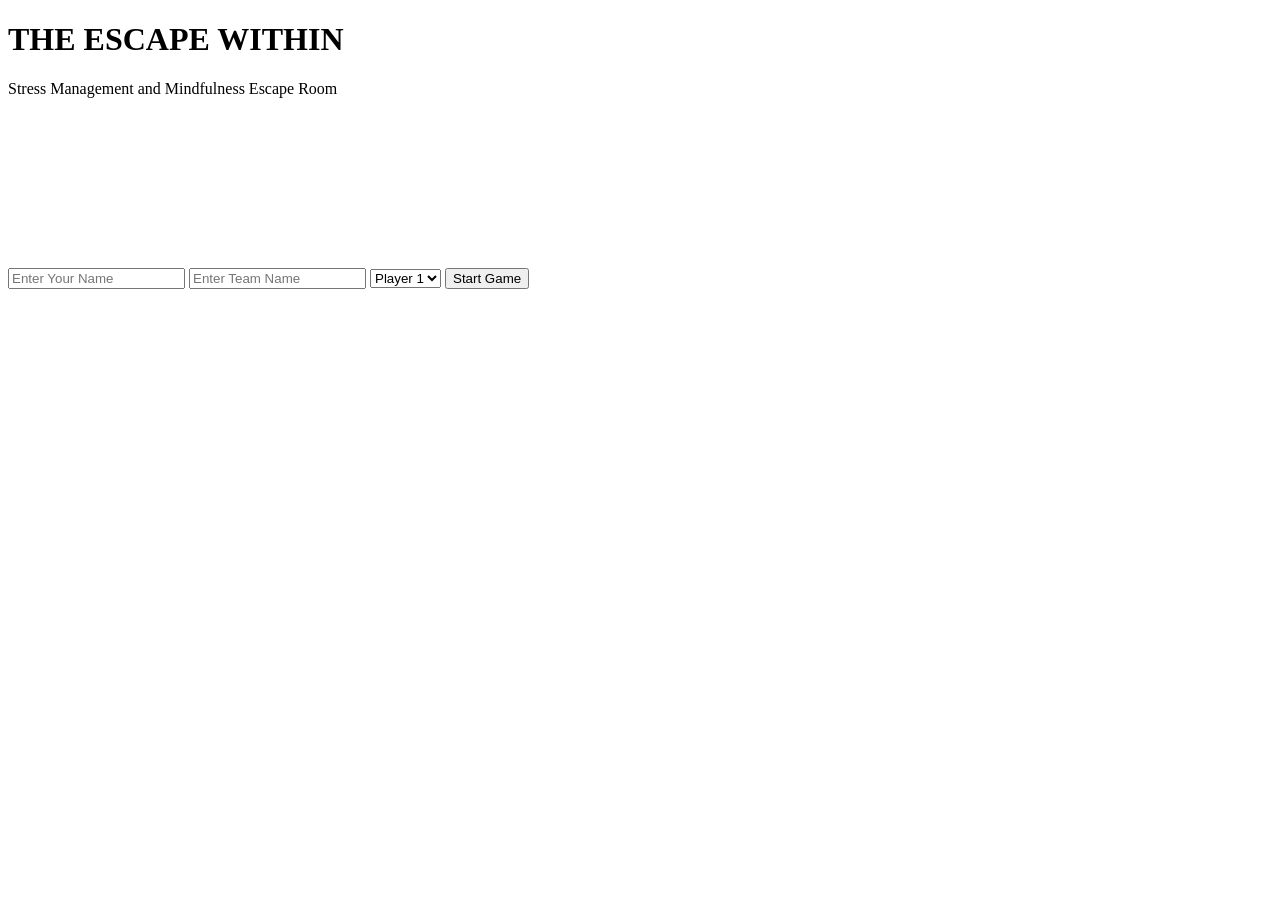
==== index.html @ 0d6bb8e1 "Rename Escape Room.html to index.html" ====
<!DOCTYPE html>
<html lang="en">

<head>
    <meta charset="UTF-8">
    <meta name="viewport" content="width=device-width, initial-scale=1.0">

    <title>The Escape Within</title>
    <link rel="stylesheet" href="a4.css">
</head>

<body>

    <h1>THE ESCAPE WITHIN</h1>
    <p>Stress Management and Mindfulness Escape Room</p>

    <canvas id="MyCanvas"></canvas>

    <div id="gameControls">

        <input id="playerName" placeholder="Enter Your Name">
        <input id="teamName" placeholder="Enter Team Name">

        <select id="playerNumber">
            <option value="0">Player 1</option>
            <option value="1">Player 2</option>
            <option value="2">Player 3</option>
            <option value="3">Player 4</option>
            <option value="4">Player 5</option>
        </select>

        <button onclick="startGame()">Start Game</button>

    </div>

    <div id="drawingControls" style="display:none">
        <p>Choose a colour and draw your emotion!</p>

        <input type="color" id="drawColor" value="#ff88cc">

        <button onclick="clearDrawing()">Clear Drawing</button>
        <button onclick="finishDrawing()">Finish Drawing</button>
    </div>

    <div id="gardenControls" style="display:none">
        <p>Write a thought you would like to release.</p>

        <input id="stressThought" placeholder="Your thought stays private">

        <button onclick="releaseThought()">Release Into the Sky</button>
    </div>

    <div id="vaultControls" style="display:none">
        <p>Work together to find the secret phrase!</p>

        <input id="vaultAnswer" placeholder="Enter the final phrase">

        <button onclick="checkVault()">Unlock Vault</button>
    </div>

    <script src="escapeRoom.js"></script>

</body>
</html>
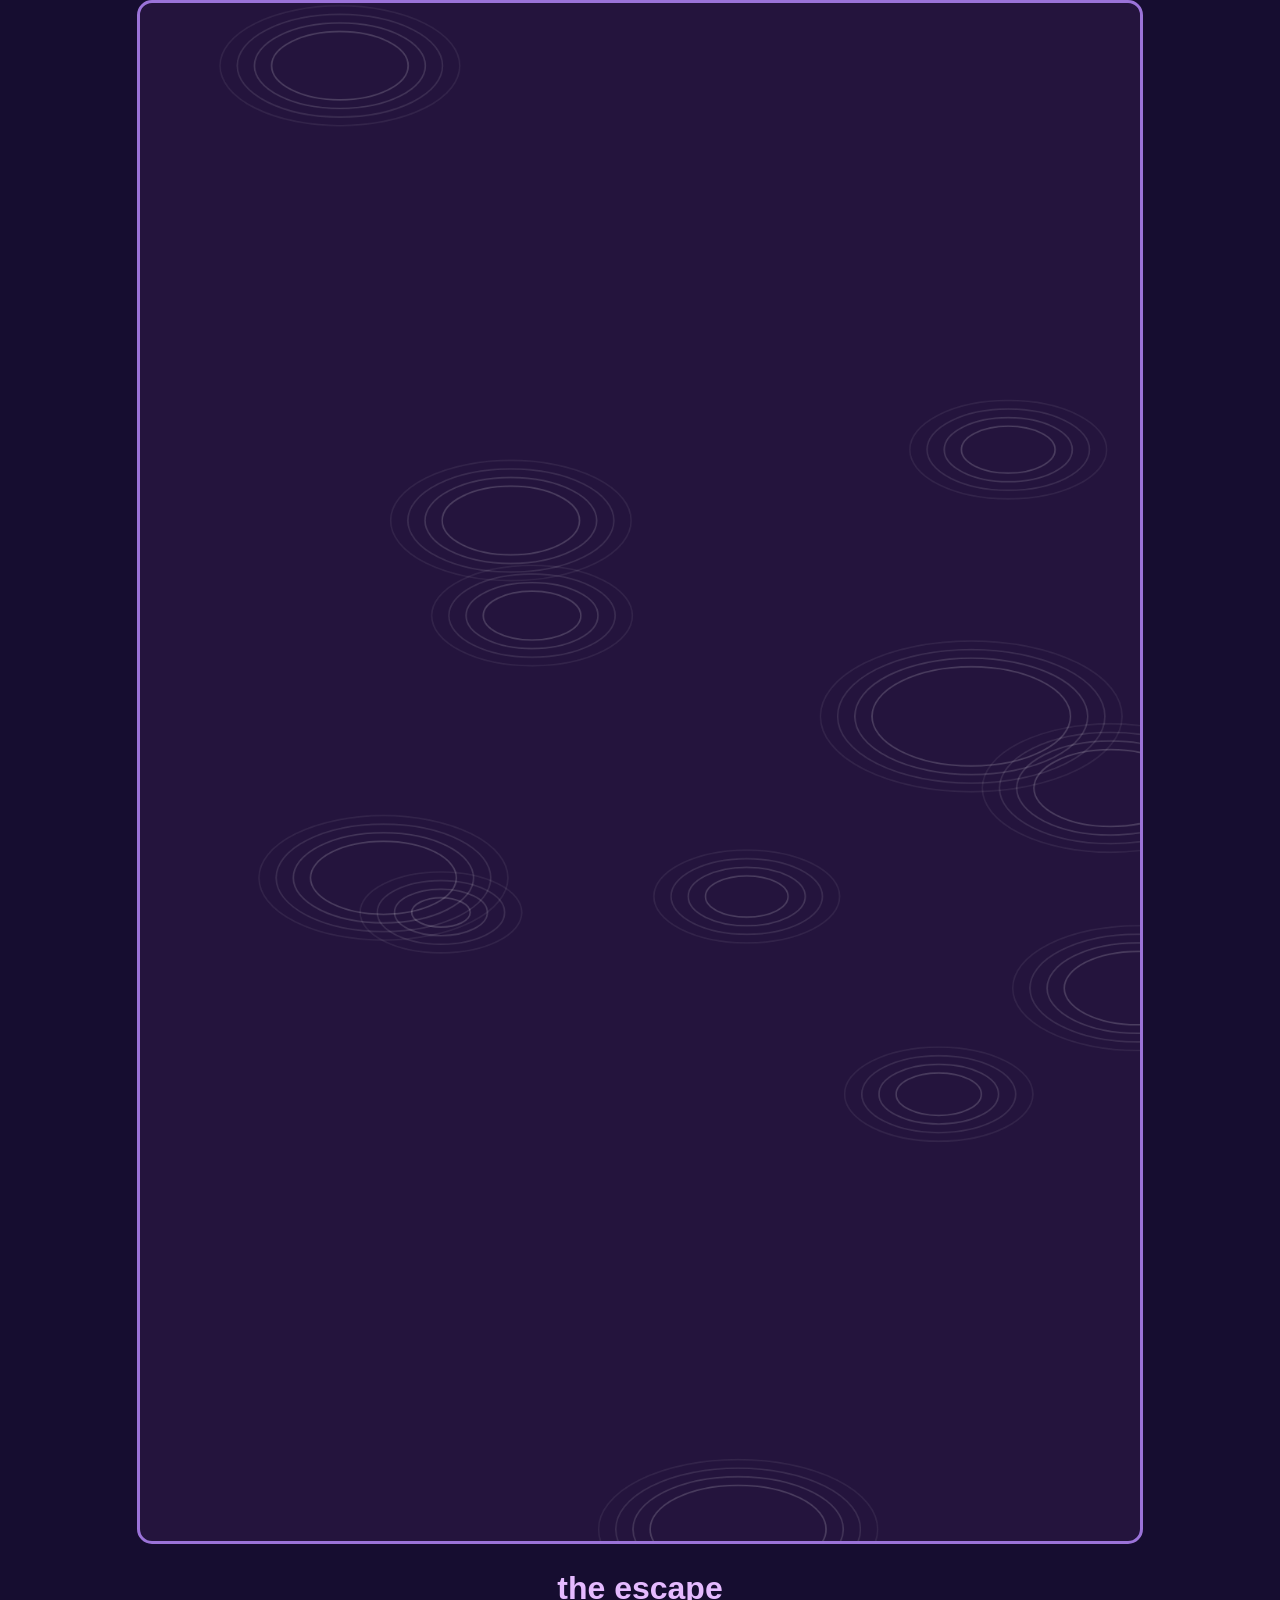
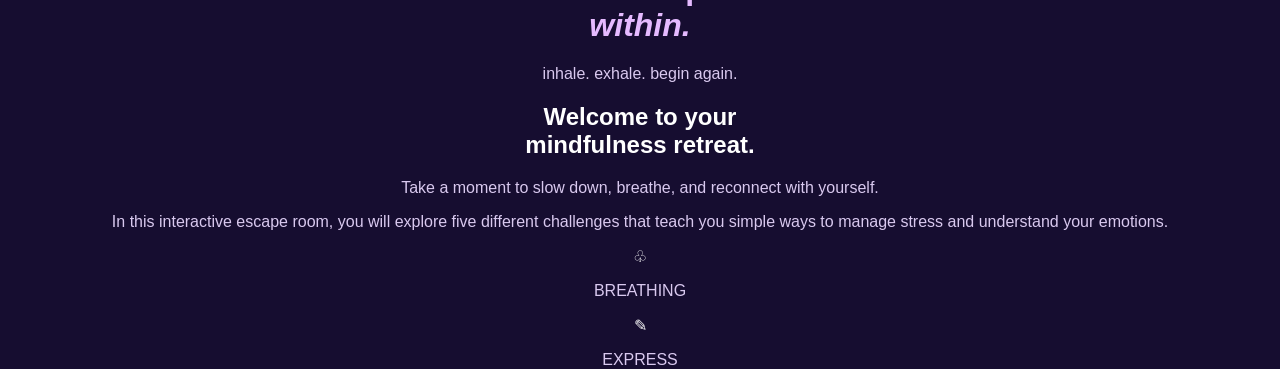
==== commit 796ed3c6: "Update index.html" ====
--- a/index.html
+++ b/index.html
@@ -7,56 +7,167 @@
     <meta name="viewport" content="width=device-width, initial-scale=1.0">
 
     <title>The Escape Within</title>
+
+    <link rel="preconnect" href="https://fonts.googleapis.com">
+    <link rel="preconnect" href="https://fonts.gstatic.com" crossorigin>
+
+    <link href="https://fonts.googleapis.com/css2?family=Cormorant+Garamond:wght@400;500;600&display=swap" rel="stylesheet">
+
     <link rel="stylesheet" href="a4.css">
 </head>
 
 <body>
 
-    <h1>THE ESCAPE WITHIN</h1>
-    <p>Stress Management and Mindfulness Escape Room</p>
+    
+<!-- =================================== -->
+<!-- WELCOME PAGE -->
+<!-- =================================== -->
 
-    <canvas id="MyCanvas"></canvas>
+<div id="welcomePage">
 
-    <div id="gameControls">
+    <canvas id="waterCanvas"></canvas>
 
-        <input id="playerName" placeholder="Enter Your Name">
-        <input id="teamName" placeholder="Enter Team Name">
+    <div id="welcomeContent">
 
-        <select id="playerNumber">
-            <option value="0">Player 1</option>
-            <option value="1">Player 2</option>
-            <option value="2">Player 3</option>
-            <option value="3">Player 4</option>
-            <option value="4">Player 5</option>
-        </select>
+        <!-- MAIN TITLE -->
+        <h1>
+            the escape
+            <br>
+            <em>within.</em>
+        </h1>
 
-        <button onclick="startGame()">Start Game</button>
+        <!-- QUOTE -->
+        <p class="welcomeQuote">
+            inhale. exhale. begin again.
+        </p>
+
+        <!-- WELCOME BOX -->
+        <div class="welcomeBox">
+
+            <h2>
+                Welcome to your
+                <br>
+                mindfulness retreat.
+            </h2>
+
+            <p class="introText">
+                Take a moment to slow down, breathe,
+                and reconnect with yourself.
+            </p>
+
+            <p>
+                In this interactive escape room, you will explore
+                five different challenges that teach you simple
+                ways to manage stress and understand your emotions.
+            </p>
+
+            <!-- FIVE ACTIVITIES -->
+            <div class="activityList">
+
+                <div class="activity">
+                    <div class="activityIcon">♧</div>
+                    <p>BREATHING</p>
+                </div>
+
+                <div class="activity">
+                    <div class="activityIcon">✎</div>
+                    <p>EXPRESS<br>EMOTIONS</p>
+                </div>
+
+                <div class="activity">
+                    <div class="activityIcon">✧</div>
+                    <p>CHALLENGE<br>THOUGHTS</p>
+                </div>
+
+                <div class="activity">
+                    <div class="activityIcon">❀</div>
+                    <p>RELEASE<br>STRESS</p>
+                </div>
+
+                <div class="activity">
+                    <div class="activityIcon">♡</div>
+                    <p>WORK<br>TOGETHER</p>
+                </div>
+
+            </div>
+
+            <p>
+                Each completed challenge brings you closer
+                to unlocking the final room.
+            </p>
+
+            <p>
+                At the end, you will work together with your
+                team to solve the final puzzle.
+            </p>
+
+            <p class="reminder">
+                There is no need to rush. This experience
+                is about learning, not being perfect.
+            </p>
+
+            <button onclick="enterGame()">
+                BEGIN YOUR JOURNEY →
+            </button>
+
+        </div>
 
     </div>
 
-    <div id="drawingControls" style="display:none">
-        <p>Choose a colour and draw your emotion!</p>
+</div>
 
-        <input type="color" id="drawColor" value="#ff88cc">
 
-        <button onclick="clearDrawing()">Clear Drawing</button>
-        <button onclick="finishDrawing()">Finish Drawing</button>
-    </div>
 
-    <div id="gardenControls" style="display:none">
-        <p>Write a thought you would like to release.</p>
+    <!-- ORIGINAL GAME -->
+    <div id="gamePage" style="display:none">
 
-        <input id="stressThought" placeholder="Your thought stays private">
+        <h1 class="gameTitle">The Escape Within</h1>
 
-        <button onclick="releaseThought()">Release Into the Sky</button>
-    </div>
+        <canvas id="MyCanvas"></canvas>
 
-    <div id="vaultControls" style="display:none">
-        <p>Work together to find the secret phrase!</p>
+        <div id="gameControls">
 
-        <input id="vaultAnswer" placeholder="Enter the final phrase">
+            <input id="playerName" placeholder="Enter Your Name">
 
-        <button onclick="checkVault()">Unlock Vault</button>
+            <input id="teamName" placeholder="Enter Team Name">
+
+            <select id="playerNumber">
+                <option value="0">Player 1</option>
+                <option value="1">Player 2</option>
+                <option value="2">Player 3</option>
+                <option value="3">Player 4</option>
+                <option value="4">Player 5</option>
+            </select>
+
+            <button onclick="startGame()">Start Game</button>
+
+        </div>
+
+        <div id="drawingControls" style="display:none">
+            <p>Choose a colour and draw your emotion!</p>
+
+            <input type="color" id="drawColor" value="#ff88cc">
+
+            <button onclick="clearDrawing()">Clear Drawing</button>
+            <button onclick="finishDrawing()">Finish Drawing</button>
+        </div>
+
+        <div id="gardenControls" style="display:none">
+            <p>Write a thought you would like to release.</p>
+
+            <input id="stressThought" placeholder="Your thought stays private">
+
+            <button onclick="releaseThought()">Release Into the Sky</button>
+        </div>
+
+        <div id="vaultControls" style="display:none">
+            <p>Work together to find the secret phrase!</p>
+
+            <input id="vaultAnswer" placeholder="Enter the final phrase">
+
+            <button onclick="checkVault()">Unlock Vault</button>
+        </div>
+
     </div>
 
     <script src="escapeRoom.js"></script>
--- a/a4.css
+++ b/a4.css
@@ -0,0 +1,58 @@
+
+body {
+    margin: auto;
+    width: 95%;
+    text-align: center;
+    background: #160d30;
+    color: white;
+    font-family: Arial;
+}
+
+h1 {
+    color: #e5baff;
+    text-align: center;
+}
+
+p {
+    color: #d9c9ef;
+}
+
+canvas {
+    width: 100%;
+    max-width: 1000px;
+    height: auto;
+    border: 3px solid #9b73d9;
+    border-radius: 15px;
+    background: #24143d;
+    cursor: pointer;
+}
+
+button {
+    background: #a77ce5;
+    color: white;
+    border: none;
+    border-radius: 10px;
+    padding: 12px 20px;
+    margin: 8px;
+    cursor: pointer;
+    font-size: 16px;
+}
+
+button:hover {
+    background: #8052c5;
+}
+
+input, select {
+    padding: 12px;
+    margin: 8px;
+    border-radius: 8px;
+    border: 2px solid #a77ce5;
+    font-size: 15px;
+}
+
+#gameControls,
+#drawingControls,
+#gardenControls,
+#vaultControls {
+    padding: 15px;
+}
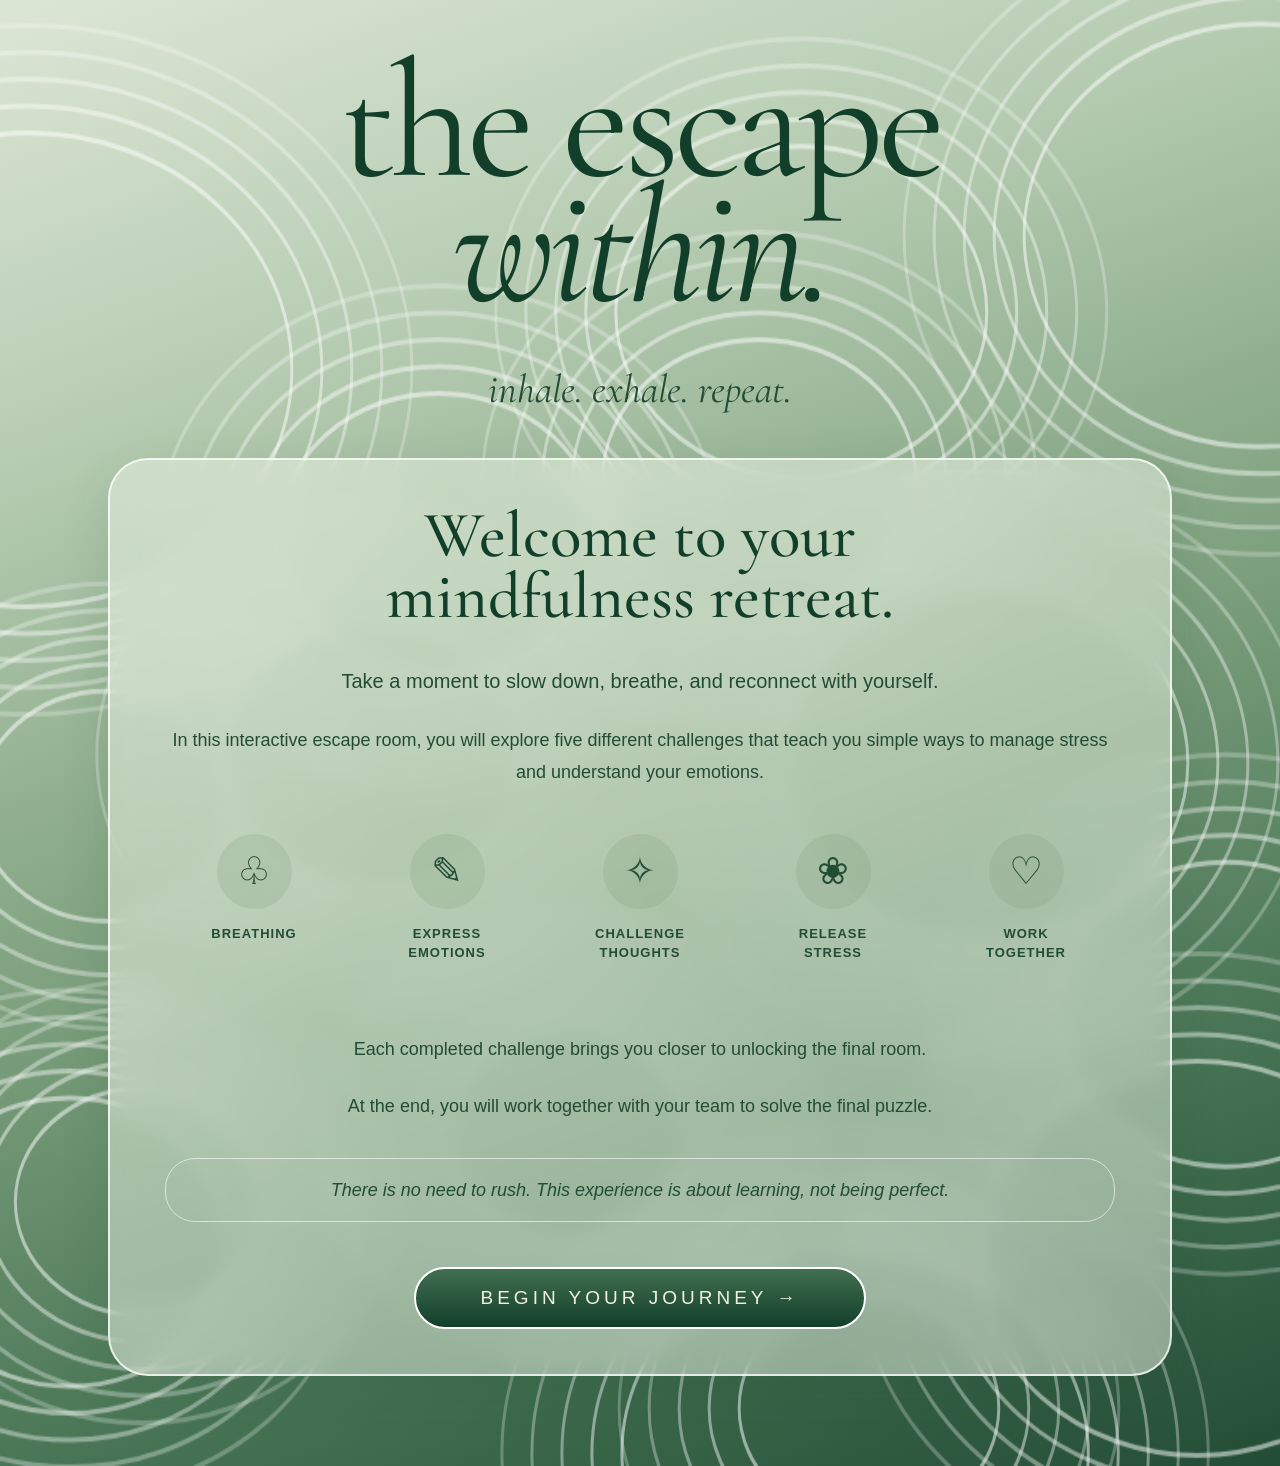
==== commit 9074e781: "Update index.html" ====
--- a/index.html
+++ b/index.html
@@ -38,7 +38,7 @@
 
         <!-- QUOTE -->
         <p class="welcomeQuote">
-            inhale. exhale. begin again.
+            inhale. exhale. repeat.
         </p>
 
         <!-- WELCOME BOX -->
@@ -106,7 +106,7 @@
                 is about learning, not being perfect.
             </p>
 
-            <button onclick="enterGame()">
+            <button onclick="startGame()">
                 BEGIN YOUR JOURNEY →
             </button>
 
@@ -174,3 +174,9 @@
 
 </body>
 </html>
+
+
+    <script src="escapeRoom.js"></script>
+
+</body>
+</html>
--- a/a4.css
+++ b/a4.css
@@ -1,58 +1,433 @@
+
+/* ===================================
+   GENERAL PAGE
+   =================================== */
 
 body {
+    margin: 0;
+    text-align: center;
+    font-family: Arial;
+    background: #234c35;
+}
+
+
+
+/* ===================================
+   WELCOME PAGE
+   =================================== */
+
+#welcomePage {
+    position: relative;
+    min-height: 100vh;
+    overflow: hidden;
+
+    background: linear-gradient(
+        160deg,
+        #dce6d5 0%,
+        #b5cbb1 25%,
+        #789c79 55%,
+        #416f50 80%,
+        #234c35 100%
+    );
+}
+
+
+/* ===================================
+   WATER RIPPLE BACKGROUND
+   =================================== */
+
+#waterCanvas {
+    position: absolute;
+    top: 0;
+    left: 0;
+
+    width: 100%;
+    height: 100%;
+
+    pointer-events: none;
+
+    /* Make the water ripples more visible */
+    opacity: 0.95;
+
+    z-index: 1;
+}
+
+/* Keep the text above the water */
+#welcomeContent {
+    position: relative;
+    z-index: 2;
+}
+
+
+
+/* ===================================
+   WELCOME CONTENT
+   =================================== */
+
+#welcomeContent {
+    position: relative;
+    z-index: 2;
+
+    max-width: 1100px;
     margin: auto;
-    width: 95%;
+
+    padding: 40px 25px 90px;
+    color: #234c35;
+}
+
+
+/* ===================================
+   MAIN TITLE
+   =================================== */
+
+#welcomeContent h1 {
+    font-family: "Cormorant Garamond", Georgia, serif;
+
+    font-size: clamp(85px, 13vw, 170px);
+    font-weight: 400;
+
+    line-height: 0.75;
+    letter-spacing: -6px;
+
+    margin: 20px 0 40px;
+    color: #123f29;
+}
+
+#welcomeContent h1 em {
+    font-weight: 400;
+}
+
+
+/* ===================================
+   QUOTE
+   =================================== */
+
+.welcomeQuote {
+    font-family: "Cormorant Garamond", Georgia, serif;
+
+    font-size: 40px;
+    font-style: italic;
+
+    margin: 55px 0 45px;
+    color: #234c35;
+}
+
+
+/* ===================================
+   WELCOME BOX
+   =================================== */
+
+.welcomeBox {
+    max-width: 950px;
+    margin: auto;
+
+    padding: 45px 55px;
+
+    background: rgba(234, 242, 226, 0.5);
+
+    border: 2px solid rgba(255, 255, 255, 0.75);
+    border-radius: 40px;
+
+    backdrop-filter: blur(12px);
+
+    box-shadow: 0 15px 50px rgba(25, 65, 40, 0.12);
+}
+
+
+/* ===================================
+   WELCOME HEADING
+   =================================== */
+
+.welcomeBox h2 {
+    font-family: "Cormorant Garamond", Georgia, serif;
+
+    font-size: 65px;
+    font-weight: 500;
+    line-height: 0.95;
+
+    margin: 0 0 35px;
+    color: #123f29;
+}
+
+
+/* ===================================
+   DESCRIPTION
+   =================================== */
+
+.welcomeBox p {
+    font-family: Arial, sans-serif;
+    font-size: 18px;
+    line-height: 1.8;
+
+    color: #234c35;
+    margin: 25px 0;
+}
+
+.welcomeBox .introText {
+    font-size: 20px;
+}
+
+
+/* ===================================
+   ACTIVITY LIST
+   =================================== */
+
+.activityList {
+    display: flex;
+    justify-content: space-between;
+    align-items: flex-start;
+
+    gap: 15px;
+    margin: 45px 0;
+}
+
+.activity {
+    flex: 1;
     text-align: center;
-    background: #160d30;
-    color: white;
-    font-family: Arial;
-}
-
-h1 {
-    color: #e5baff;
-    text-align: center;
-}
-
-p {
-    color: #d9c9ef;
-}
-
-canvas {
+}
+
+.activityIcon {
+    width: 75px;
+    height: 75px;
+
+    margin: auto;
+
+    display: flex;
+    align-items: center;
+    justify-content: center;
+
+    background: rgba(120, 156, 121, 0.2);
+    border-radius: 50%;
+
+    font-size: 38px;
+    color: #234c35;
+}
+
+.activity p {
+    font-size: 13px;
+    font-weight: bold;
+    letter-spacing: 1px;
+    line-height: 1.5;
+
+    margin-top: 15px;
+}
+
+
+/* ===================================
+   REMINDER
+   =================================== */
+
+.welcomeBox .reminder {
+    font-style: italic;
+
+    padding: 15px;
+    margin-top: 35px;
+
+    border: 1px solid rgba(255, 255, 255, 0.6);
+    border-radius: 30px;
+}
+
+
+/* ===================================
+   BEGIN BUTTON
+   =================================== */
+
+.welcomeBox button {
+    background: linear-gradient(
+        180deg,
+        #416f50,
+        #123f29
+    );
+
+    color: #f2f0df;
+
+    border: 2px solid white;
+    border-radius: 50px;
+
+    padding: 18px 65px;
+    margin-top: 20px;
+
+    font-family: Arial, sans-serif;
+    font-size: 19px;
+    letter-spacing: 4px;
+
+    cursor: pointer;
+
+    transition: 0.3s;
+}
+
+.welcomeBox button:hover {
+    background: #234c35;
+    transform: translateY(-3px);
+}
+
+
+/* ===================================
+   MOBILE SCREEN
+   =================================== */
+
+@media (max-width: 700px) {
+
+    #welcomeContent h1 {
+        font-size: 75px;
+        letter-spacing: -3px;
+    }
+
+    .welcomeQuote {
+        font-size: 27px;
+    }
+
+    .welcomeBox {
+        padding: 35px 20px;
+        border-radius: 25px;
+    }
+
+    .welcomeBox h2 {
+        font-size: 43px;
+    }
+
+    .welcomeBox p {
+        font-size: 15px;
+    }
+
+    .activityList {
+        flex-wrap: wrap;
+        justify-content: center;
+    }
+
+    .activity {
+        flex: 0 0 28%;
+    }
+
+    .activityIcon {
+        width: 55px;
+        height: 55px;
+        font-size: 28px;
+    }
+
+    .welcomeBox button {
+        padding: 15px 25px;
+        font-size: 14px;
+        letter-spacing: 2px;
+    }
+}
+
+
+/* ===================================
+   GAME PAGE
+   =================================== */
+
+#gamePage {
+    min-height: 100vh;
+    padding: 35px 15px;
+    box-sizing: border-box;
+
+    color: #234c35;
+
+    background: linear-gradient(
+        160deg,
+        #dce6d5 0%,
+        #b5cbb1 25%,
+        #789c79 55%,
+        #416f50 80%,
+        #234c35 100%
+    );
+}
+
+.gameTitle {
+    font-family: "Cormorant Garamond", Georgia, serif;
+    font-size: 65px;
+    font-weight: 400;
+    color: #234c35;
+    margin: 10px 0 25px;
+}
+
+#MyCanvas {
     width: 100%;
     max-width: 1000px;
     height: auto;
-    border: 3px solid #9b73d9;
-    border-radius: 15px;
-    background: #24143d;
+
+    border: 1px solid rgba(255, 255, 255, 0.5);
+    border-radius: 20px;
+
+    background: #b5cbb1;
+
+    box-shadow: 0 15px 50px rgba(20, 55, 35, 0.2);
+}
+
+#gamePage button {
+    background: #234c35;
+    color: #f2f0df;
+
+    border: 1px solid #416f50;
+    border-radius: 40px;
+
+    padding: 13px 28px;
+    margin: 8px;
+
+    font-family: "Cormorant Garamond", Georgia, serif;
+    font-size: 25px;
+
     cursor: pointer;
 }
 
-button {
-    background: #a77ce5;
-    color: white;
-    border: none;
+#gamePage button:hover {
+    background: #416f50;
+}
+
+#gamePage input,
+#gamePage select {
+    padding: 12px 15px;
+    margin: 8px;
+
+    border: 1px solid #789c79;
     border-radius: 10px;
-    padding: 12px 20px;
-    margin: 8px;
-    cursor: pointer;
+
+    background: #f2f0df;
+    color: #234c35;
+
+    font-family: Georgia, serif;
     font-size: 16px;
 }
 
-button:hover {
-    background: #8052c5;
-}
-
-input, select {
-    padding: 12px;
-    margin: 8px;
-    border-radius: 8px;
-    border: 2px solid #a77ce5;
-    font-size: 15px;
+#gamePage p {
+    font-family: "Cormorant Garamond", Georgia, serif;
+    font-size: 26px;
+    color: #234c35;
 }
 
 #gameControls,
 #drawingControls,
 #gardenControls,
 #vaultControls {
-    padding: 15px;
-}
+    padding: 20px;
+}
+
+
+/* ===================================
+   SMALLER SCREENS
+   =================================== */
+
+@media (max-width: 600px) {
+
+    #welcomeContent {
+        padding-top: 80px;
+    }
+
+    #welcomeContent h1 {
+        letter-spacing: -2px;
+    }
+
+    .welcomeQuote {
+        font-size: 27px;
+        margin-bottom: 50px;
+    }
+
+    .welcomeDescription {
+        padding: 25px 20px;
+    }
+
+    .welcomeDescription h2 {
+        font-size: 32px;
+    }
+}
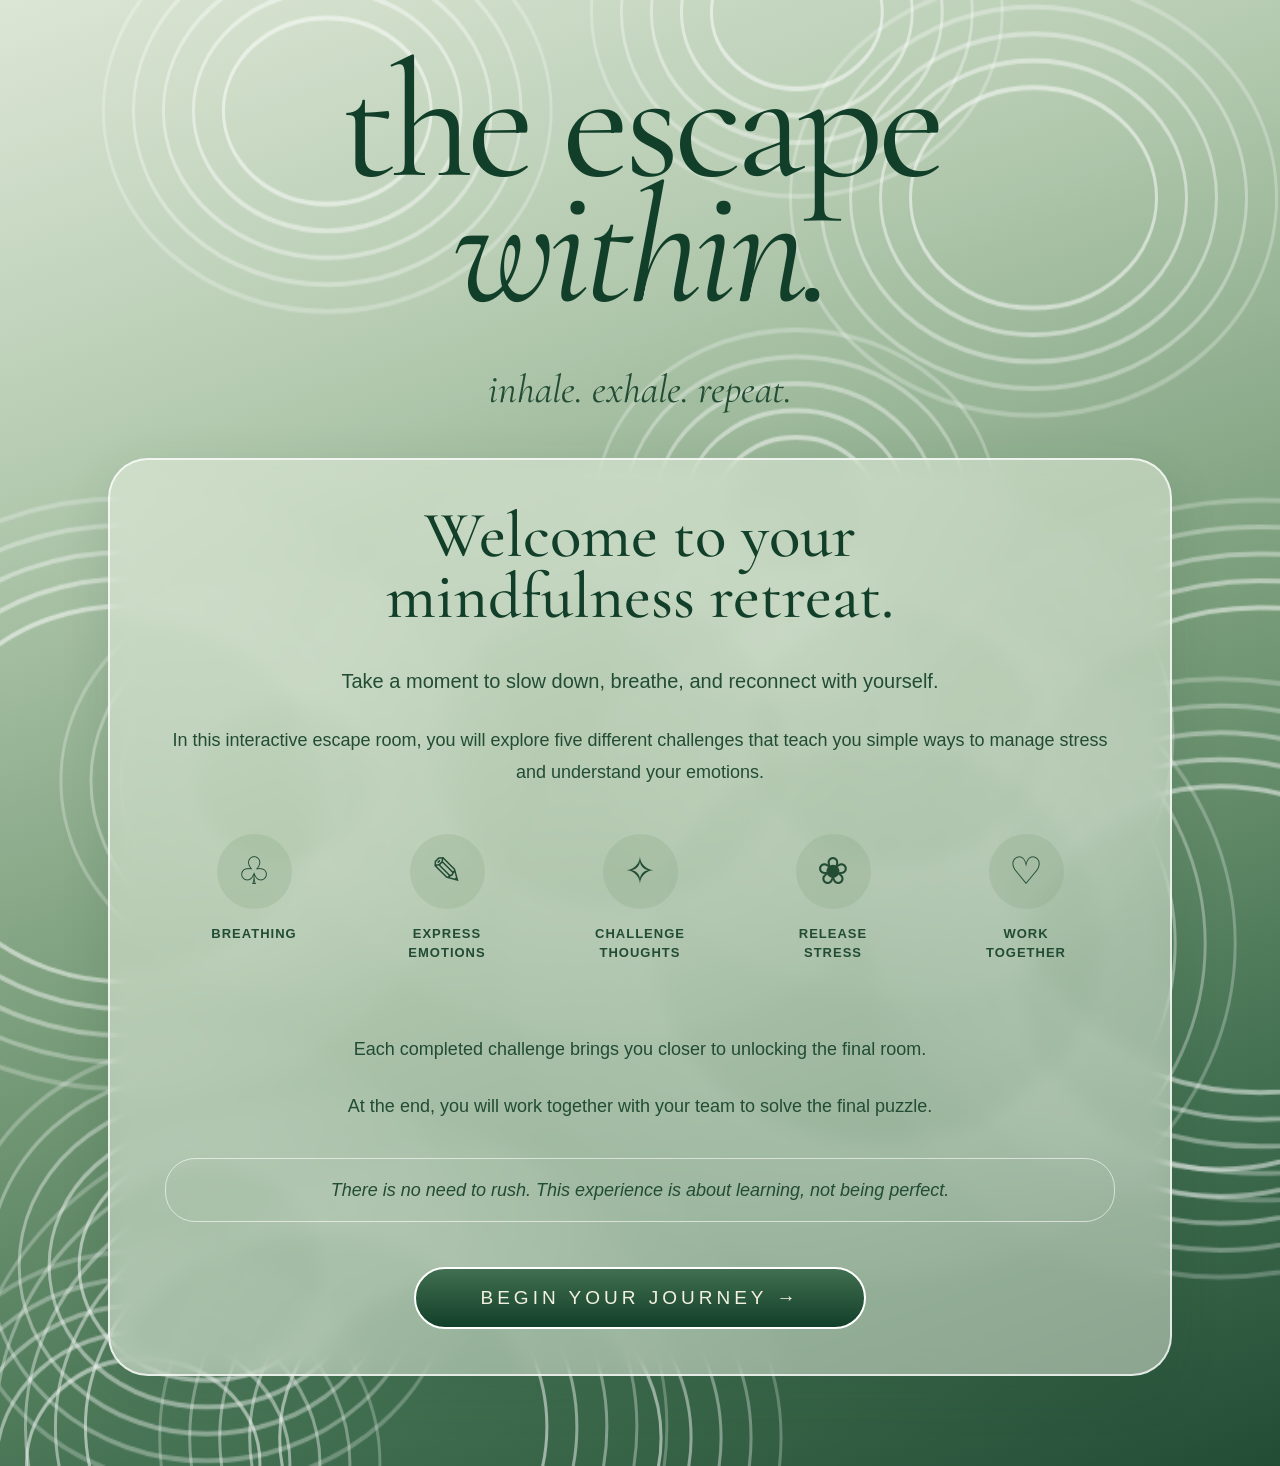
==== commit 938471c1: "Add files via upload" ====
--- a/index.html
+++ b/index.html
@@ -1,182 +1,221 @@
-
-<!DOCTYPE html>
-<html lang="en">
-
-<head>
-    <meta charset="UTF-8">
-    <meta name="viewport" content="width=device-width, initial-scale=1.0">
-
-    <title>The Escape Within</title>
-
-    <link rel="preconnect" href="https://fonts.googleapis.com">
-    <link rel="preconnect" href="https://fonts.gstatic.com" crossorigin>
-
-    <link href="https://fonts.googleapis.com/css2?family=Cormorant+Garamond:wght@400;500;600&display=swap" rel="stylesheet">
-
-    <link rel="stylesheet" href="a4.css">
-</head>
-
-<body>
-
-    
-<!-- =================================== -->
-<!-- WELCOME PAGE -->
-<!-- =================================== -->
-
-<div id="welcomePage">
-
-    <canvas id="waterCanvas"></canvas>
-
-    <div id="welcomeContent">
-
-        <!-- MAIN TITLE -->
-        <h1>
-            the escape
-            <br>
-            <em>within.</em>
-        </h1>
-
-        <!-- QUOTE -->
-        <p class="welcomeQuote">
-            inhale. exhale. repeat.
-        </p>
-
-        <!-- WELCOME BOX -->
-        <div class="welcomeBox">
-
-            <h2>
-                Welcome to your
-                <br>
-                mindfulness retreat.
-            </h2>
-
-            <p class="introText">
-                Take a moment to slow down, breathe,
-                and reconnect with yourself.
-            </p>
-
-            <p>
-                In this interactive escape room, you will explore
-                five different challenges that teach you simple
-                ways to manage stress and understand your emotions.
-            </p>
-
-            <!-- FIVE ACTIVITIES -->
-            <div class="activityList">
-
-                <div class="activity">
-                    <div class="activityIcon">♧</div>
-                    <p>BREATHING</p>
-                </div>
-
-                <div class="activity">
-                    <div class="activityIcon">✎</div>
-                    <p>EXPRESS<br>EMOTIONS</p>
-                </div>
-
-                <div class="activity">
-                    <div class="activityIcon">✧</div>
-                    <p>CHALLENGE<br>THOUGHTS</p>
-                </div>
-
-                <div class="activity">
-                    <div class="activityIcon">❀</div>
-                    <p>RELEASE<br>STRESS</p>
-                </div>
-
-                <div class="activity">
-                    <div class="activityIcon">♡</div>
-                    <p>WORK<br>TOGETHER</p>
-                </div>
-
-            </div>
-
-            <p>
-                Each completed challenge brings you closer
-                to unlocking the final room.
-            </p>
-
-            <p>
-                At the end, you will work together with your
-                team to solve the final puzzle.
-            </p>
-
-            <p class="reminder">
-                There is no need to rush. This experience
-                is about learning, not being perfect.
-            </p>
-
-            <button onclick="startGame()">
-                BEGIN YOUR JOURNEY →
-            </button>
-
-        </div>
-
-    </div>
-
-</div>
-
-
-
-    <!-- ORIGINAL GAME -->
-    <div id="gamePage" style="display:none">
-
-        <h1 class="gameTitle">The Escape Within</h1>
-
-        <canvas id="MyCanvas"></canvas>
-
-        <div id="gameControls">
-
-            <input id="playerName" placeholder="Enter Your Name">
-
-            <input id="teamName" placeholder="Enter Team Name">
-
-            <select id="playerNumber">
-                <option value="0">Player 1</option>
-                <option value="1">Player 2</option>
-                <option value="2">Player 3</option>
-                <option value="3">Player 4</option>
-                <option value="4">Player 5</option>
-            </select>
-
-            <button onclick="startGame()">Start Game</button>
-
-        </div>
-
-        <div id="drawingControls" style="display:none">
-            <p>Choose a colour and draw your emotion!</p>
-
-            <input type="color" id="drawColor" value="#ff88cc">
-
-            <button onclick="clearDrawing()">Clear Drawing</button>
-            <button onclick="finishDrawing()">Finish Drawing</button>
-        </div>
-
-        <div id="gardenControls" style="display:none">
-            <p>Write a thought you would like to release.</p>
-
-            <input id="stressThought" placeholder="Your thought stays private">
-
-            <button onclick="releaseThought()">Release Into the Sky</button>
-        </div>
-
-        <div id="vaultControls" style="display:none">
-            <p>Work together to find the secret phrase!</p>
-
-            <input id="vaultAnswer" placeholder="Enter the final phrase">
-
-            <button onclick="checkVault()">Unlock Vault</button>
-        </div>
-
-    </div>
-
-    <script src="escapeRoom.js"></script>
-
-</body>
-</html>
-
-
-    <script src="escapeRoom.js"></script>
-
-</body>
-</html>
+
+<!DOCTYPE html>
+<html lang="en">
+
+<head>
+    <meta charset="UTF-8">
+    <meta name="viewport" content="width=device-width, initial-scale=1.0">
+
+    <title>The Escape Within</title>
+
+    <link rel="preconnect" href="https://fonts.googleapis.com">
+    <link rel="preconnect" href="https://fonts.gstatic.com" crossorigin>
+
+    <link href="https://fonts.googleapis.com/css2?family=Cormorant+Garamond:wght@400;500;600&display=swap" rel="stylesheet">
+
+    <link rel="stylesheet" href="a4.css">
+</head>
+
+<body>
+
+    
+<!-- =================================== -->
+<!-- WELCOME PAGE -->
+<!-- =================================== -->
+
+<div id="welcomePage">
+
+    <canvas id="waterCanvas"></canvas>
+
+    <div id="welcomeContent">
+
+        <!-- MAIN TITLE -->
+        <h1 class="mainTitle">
+            the escape
+            <br>
+            <em>within.</em>
+        </h1>
+
+        <!-- QUOTE -->
+        <p class="welcomeQuote">
+            inhale. exhale. repeat.
+        </p>
+
+        <!-- WELCOME BOX -->
+        <div class="welcomeBox">
+
+            <h2>
+                Welcome to your
+                <br>
+                mindfulness retreat.
+            </h2>
+
+            <p class="introText">
+                Take a moment to slow down, breathe,
+                and reconnect with yourself.
+            </p>
+
+            <p>
+                In this interactive escape room, you will explore
+                five different challenges that teach you simple
+                ways to manage stress and understand your emotions.
+            </p>
+
+            <!-- FIVE ACTIVITIES -->
+            <div class="activityList">
+
+                <div class="activity">
+                    <div class="activityIcon">♧</div>
+                    <p>BREATHING</p>
+                </div>
+
+                <div class="activity">
+                    <div class="activityIcon">✎</div>
+                    <p>EXPRESS<br>EMOTIONS</p>
+                </div>
+
+                <div class="activity">
+                    <div class="activityIcon">✧</div>
+                    <p>CHALLENGE<br>THOUGHTS</p>
+                </div>
+
+                <div class="activity">
+                    <div class="activityIcon">❀</div>
+                    <p>RELEASE<br>STRESS</p>
+                </div>
+
+                <div class="activity">
+                    <div class="activityIcon">♡</div>
+                    <p>WORK<br>TOGETHER</p>
+                </div>
+
+            </div>
+
+            <p>
+                Each completed challenge brings you closer
+                to unlocking the final room.
+            </p>
+
+            <p>
+                At the end, you will work together with your
+                team to solve the final puzzle.
+            </p>
+
+            <p class="reminder">
+                There is no need to rush. This experience
+                is about learning, not being perfect.
+            </p>
+
+            <button onclick="showDetailsPage()">
+                BEGIN YOUR JOURNEY →
+            </button>
+
+        </div>
+
+    </div>
+
+</div>
+
+
+
+    <!-- ORIGINAL GAME -->
+    <div id="gamePage" style="display:none">
+
+        <h1 class="mainTitle gameTitle" id="gameTitle">
+            the escape
+            <br>
+            <em>within.</em>
+        </h1>
+
+        <canvas id="MyCanvas"></canvas>
+
+        <!-- PLAYER DETAILS PAGE -->
+        <div id="gameControls">
+
+            <!-- SAME TITLE AS THE WELCOME PAGE -->
+            <h1 class="mainTitle" id="detailsTitle">
+                the escape
+                <br>
+                <em>within.</em>
+            </h1>
+
+            <!-- DETAILS CARD -->
+            <div class="detailsCard">
+
+                <input id="playerName" placeholder="Enter Your Name">
+
+                <input id="teamName" placeholder="Enter Team Name">
+
+                <!-- FILLED IN BY setUpPlayerList() IN escapeRoom.js -->
+                <select id="playerNumber"></select>
+                <!-- MESSAGE IF NAME OR TEAM IS MISSING -->
+                <p id="detailsMessage"></p>
+
+                <button onclick="startGame()">Start Game</button>
+
+            </div>
+
+        </div>
+
+        <div id="drawingControls" style="display:none">
+            <p>Draw how you are feeling right now.</p>
+
+            <button onclick="clearDrawing()">Clear Drawing</button>
+            <button onclick="finishDrawing()">Finish Drawing</button>
+        </div>
+
+        
+        <div id="gardenControls" style="display:none">
+
+            <p>Write a thought you would like to release.</p>
+
+            <textarea
+                id="stressThought"
+                placeholder="Take your time. Write down anything you would like to let go of..."
+                rows="6"
+            ></textarea>
+
+            <button onclick="releaseThought()">
+                Release Into the Sky
+            </button>
+
+        </div>
+
+
+        <div id="vaultControls" style="display:none">
+            <p>Work together to find the secret phrase!</p>
+
+            <input id="vaultAnswer" placeholder="Enter the final phrase">
+
+            <button onclick="checkVault()">Unlock Vault</button>
+        </div>
+
+        <div id="winReflection" style="display:none">
+
+        <h2>You Found Your Way Within.</h2>
+
+        <p>
+            You came here to escape, but perhaps what
+            you really needed was to reconnect.
+        </p>
+
+        <p>
+            Take a deep breath. Leave behind what no longer
+            serves you. Carry forward the peace, strength,
+            and hope you discovered within yourself.
+        </p>
+
+        <p class="finalReflection">
+            Your journey doesn't end here.
+            <br>
+            <strong>It begins with you.</strong>
+        </p>
+
+        </div>
+
+    </div>
+
+    <script src="escapeRoom.js"></script>
+
+</body>
+</html>
--- a/a4.css
+++ b/a4.css
@@ -431,3 +431,70 @@
         font-size: 32px;
     }
 }
+
+
+/* ===================================
+   PLAYER INFORMATION
+   =================================== */
+
+#gameControls {
+    margin-top: 35px;
+    padding: 25px;
+    text-align: center;
+}
+
+#gameControls h3 {
+    font-family: "Cormorant Garamond", Georgia, serif;
+    font-size: 40px;
+    font-weight: 500;
+    color: #234c35;
+    margin-bottom: 10px;
+}
+
+#gameControls p {
+    font-family: Arial, sans-serif;
+    font-size: 16px;
+    color: #234c35;
+}
+
+#gameControls input,
+#gameControls select {
+    display: block;
+    width: 85%;
+    max-width: 420px;
+
+    padding: 15px;
+    margin: 15px auto;
+
+    border: 1px solid #789c79;
+    border-radius: 12px;
+
+    background: #f2f0df;
+    color: #234c35;
+
+    font-family: Arial, sans-serif;
+    font-size: 16px;
+
+    box-sizing: border-box;
+}
+
+#gameControls button {
+    background: #234c35;
+    color: #f2f0df;
+
+    border: 2px solid white;
+    border-radius: 50px;
+
+    padding: 18px 50px;
+    margin-top: 25px;
+
+    font-family: Arial, sans-serif;
+    font-size: 16px;
+    letter-spacing: 3px;
+
+    cursor: pointer;
+}
+
+#gameControls button:hover {
+    background: #416f50;
+}
